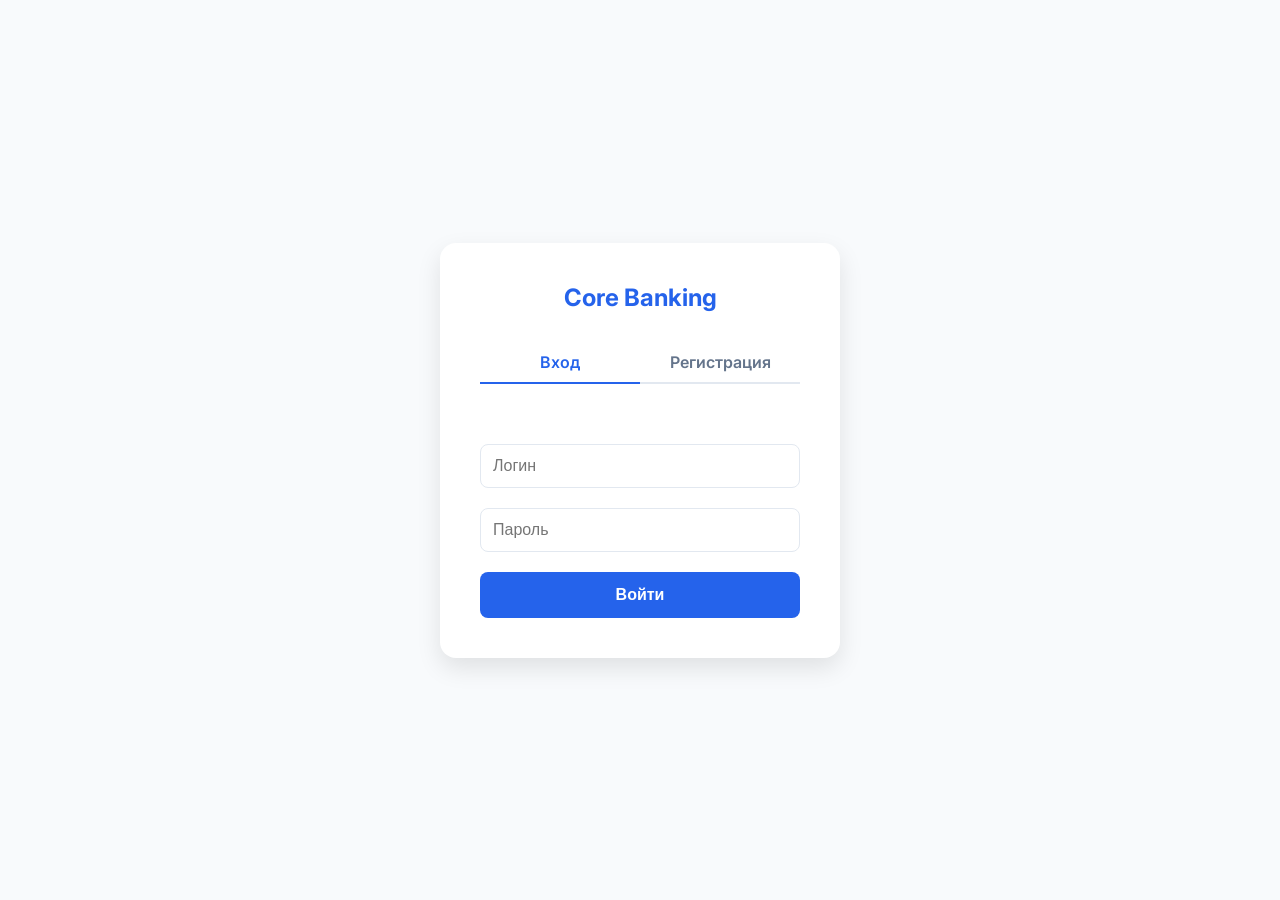
==== static/login.html @ 03ecb219 "Authorization page added, and main page updated to include login/logout functionality." ====
<!DOCTYPE html>
<html lang="ru">
<head>
    <meta charset="UTF-8">
    <meta name="viewport" content="width=device-width, initial-scale=1.0">
    <title>Вход в систему</title>
    <link rel="stylesheet" href="/static/style.css">
    <link href="https://fonts.googleapis.com/css2?family=Inter:wght@400;600;700&display=swap" rel="stylesheet">
    <style>
        body { display: flex; align-items: center; justify-content: center; height: 100vh; margin: 0; }
        .auth-card { background: white; padding: 40px; border-radius: 16px; box-shadow: 0 10px 25px rgba(0,0,0,0.1); width: 100%; max-width: 400px; }
        .auth-card h2 { color: #2563eb; text-align: center; margin-top: 0; margin-bottom: 30px; }
        .tabs { display: flex; margin-bottom: 25px; border-bottom: 2px solid #e2e8f0; }
        .tab { flex: 1; text-align: center; padding: 10px; cursor: pointer; color: #64748b; font-weight: 600; transition: 0.2s; }
        .tab.active { border-bottom: 2px solid #2563eb; color: #2563eb; margin-bottom: -2px; }
        .form-group { margin-bottom: 20px; }
        .form-group input { width: 100%; padding: 12px; border: 1px solid #e2e8f0; border-radius: 8px; font-size: 1rem; }
        .submit-btn { width: 100%; background: #2563eb; color: white; border: none; padding: 14px; border-radius: 8px; font-weight: 600; font-size: 1rem; cursor: pointer; transition: 0.2s; }
        .submit-btn:hover { background: #1d4ed8; }
        #error-msg { color: #ef4444; margin-bottom: 15px; font-size: 0.9rem; text-align: center; min-height: 20px;}
    </style>
</head>
<body>
    <div class="auth-card">
        <h2>Core Banking</h2>
        
        <div class="tabs">
            <div class="tab active" id="tab-login" onclick="switchTab('login')">Вход</div>
            <div class="tab" id="tab-register" onclick="switchTab('register')">Регистрация</div>
        </div>

        <div id="error-msg"></div>

        <div class="form-group">
            <input type="text" id="username" placeholder="Логин">
        </div>
        <div class="form-group">
            <input type="password" id="password" placeholder="Пароль">
        </div>
        
        <button class="submit-btn" id="auth-btn" onclick="submitAuth()">Войти</button>
    </div>

    <script>
        let mode = 'login';

        function switchTab(newMode) {
            mode = newMode;
            document.getElementById('tab-login').className = mode === 'login' ? 'tab active' : 'tab';
            document.getElementById('tab-register').className = mode === 'register' ? 'tab active' : 'tab';
            document.getElementById('auth-btn').innerText = mode === 'login' ? 'Войти' : 'Зарегистрироваться';
            document.getElementById('error-msg').innerText = '';
        }

        async function submitAuth() {
            const username = document.getElementById('username').value;
            const password = document.getElementById('password').value;
            const errorDiv = document.getElementById('error-msg');
            errorDiv.innerText = '';

            if (!username || !password) return errorDiv.innerText = 'Заполните все поля';

            try {
                const res = await fetch(`/auth/${mode}`, {
                    method: 'POST',
                    headers: { 'Content-Type': 'application/json' },
                    body: JSON.stringify({ username, password })
                });
                const data = await res.json();
                
                if (res.ok) {
                    if (mode === 'login') {
                        localStorage.setItem('auth_token', data.token);
                        window.location.href = '/';
                    } else {
                        alert('Регистрация прошла успешно! Теперь вы можете войти.');
                        switchTab('login');
                    }
                } else {
                    errorDiv.innerText = data.detail || 'Ошибка авторизации';
                }
            } catch (e) {
                errorDiv.innerText = 'Ошибка соединения с сервером';
            }
        }
    </script>
</body>
</html>
---- static/style.css ----
/* Базовые настройки */
* {
    box-sizing: border-box;
}

body {
    font-family: 'Inter', sans-serif;
    background-color: #f8fafc;
    color: #1e293b;
    margin: 0;
    padding: 20px;
}

.container {
    max-width: 1000px;
    margin: 0 auto;
}

/* Шапка сайта */
header {
    display: flex;
    justify-content: space-between;
    align-items: center;
    margin-bottom: 40px;
}

header h1 {
    color: #2563eb;
    margin: 0;
    font-size: 1.8rem;
}

/* Кнопка "Открыть новый счет" */
.add-account-btn {
    background: #10b981;
    color: white;
    border: none;
    padding: 12px 20px;
    border-radius: 8px;
    font-weight: 600;
    cursor: pointer;
    transition: background 0.2s, transform 0.1s;
}

.add-account-btn:hover {
    background: #059669;
}

.add-account-btn:active {
    transform: scale(0.98);
}

/* Сетка счетов */
.accounts-grid {
    display: grid;
    grid-template-columns: repeat(auto-fill, minmax(250px, 1fr));
    gap: 20px;
    margin-bottom: 50px;
}

/* Карточка счета */
.account-card {
    background: white;
    padding: 25px;
    border-radius: 12px;
    box-shadow: 0 4px 6px -1px rgba(0, 0, 0, 0.1);
    border-left: 5px solid #2563eb;
    position: relative;
    transition: transform 0.2s;
}

.account-card:hover {
    transform: translateY(-5px);
}

.account-card .balance {
    font-size: 1.6rem;
    font-weight: 700;
    margin-top: 10px;
    color: #0f172a;
}

/* Кнопка удаления (крестик) на карточке */
.delete-btn {
    position: absolute;
    top: 10px;
    right: 10px;
    background: none;
    border: none;
    color: #cbd5e1;
    font-size: 1.2rem;
    cursor: pointer;
    transition: color 0.2s;
}

.delete-btn:hover {
    color: #ef4444;
}

/* Кнопка "Пополнить" на карточке */
.deposit-btn {
    margin-top: 15px;
    width: 100%;
    background: white;
    color: #2563eb;
    border: 1px solid #2563eb;
    padding: 8px;
    border-radius: 6px;
    font-weight: 600;
    cursor: pointer;
    transition: all 0.2s;
}

.deposit-btn:hover {
    background: #2563eb;
    color: white;
}

/* Секция перевода */
.transfer-section h2 {
    margin-bottom: 15px;
}

.transfer-card {
    background: white;
    padding: 25px;
    border-radius: 12px;
    box-shadow: 0 4px 6px -1px rgba(0, 0, 0, 0.1);
    display: flex;
    gap: 12px;
}

.transfer-card input {
    padding: 12px;
    border: 1px solid #e2e8f0;
    border-radius: 8px;
    flex: 1;
    font-size: 1rem;
}

.transfer-card button {
    background: #2563eb;
    color: white;
    border: none;
    padding: 12px 24px;
    border-radius: 8px;
    cursor: pointer;
    font-weight: 600;
    transition: background 0.2s;
}

.transfer-card button:hover {
    background: #1d4ed8;
}

/* МОДАЛЬНОЕ ОКНО */
.modal-overlay {
    display: none; /* Скрыто по умолчанию, JS меняет на 'flex' */
    position: fixed;
    top: 0;
    left: 0;
    width: 100%;
    height: 100%;
    background: rgba(15, 23, 42, 0.6); /* Полупрозрачный темный фон */
    align-items: center;
    justify-content: center;
    z-index: 1000;
    backdrop-filter: blur(4px); /* Легкое размытие заднего плана */
}

.modal-content {
    background: white;
    padding: 30px;
    border-radius: 16px;
    width: 100%;
    max-width: 400px;
    box-shadow: 0 20px 25px -5px rgba(0, 0, 0, 0.1);
}

.modal-content h3 {
    margin-top: 0;
    color: #0f172a;
}

.modal-content input {
    width: 100%;
    padding: 12px;
    margin: 20px 0;
    border: 1px solid #e2e8f0;
    border-radius: 8px;
    font-size: 1rem;
    box-sizing: border-box;
}

.modal-actions {
    display: flex;
    gap: 10px;
    justify-content: flex-end;
}

.cancel-btn {
    background: #f1f5f9;
    border: none;
    padding: 10px 20px;
    border-radius: 8px;
    cursor: pointer;
    font-weight: 600;
    color: #64748b;
}

.confirm-btn {
    background: #2563eb;
    color: white;
    border: none;
    padding: 10px 20px;
    border-radius: 8px;
    cursor: pointer;
    font-weight: 600;
}

.confirm-btn:hover {
    background: #1d4ed8;
}
.card-actions {
    display: flex;
    gap: 8px;
    margin-top: 15px;
}

.history-btn {
    flex: 1;
    background: #f1f5f9;
    border: 1px solid #cbd5e1;
    color: #475569;
    padding: 8px;
    border-radius: 6px;
    cursor: pointer;
    font-weight: 600;
    transition: 0.2s;
}

.history-btn:hover {
    background: #e2e8f0;
}

.deposit-btn {
    flex: 1; /* Чтобы кнопки были одинаковой ширины */
    margin-top: 0; 
}
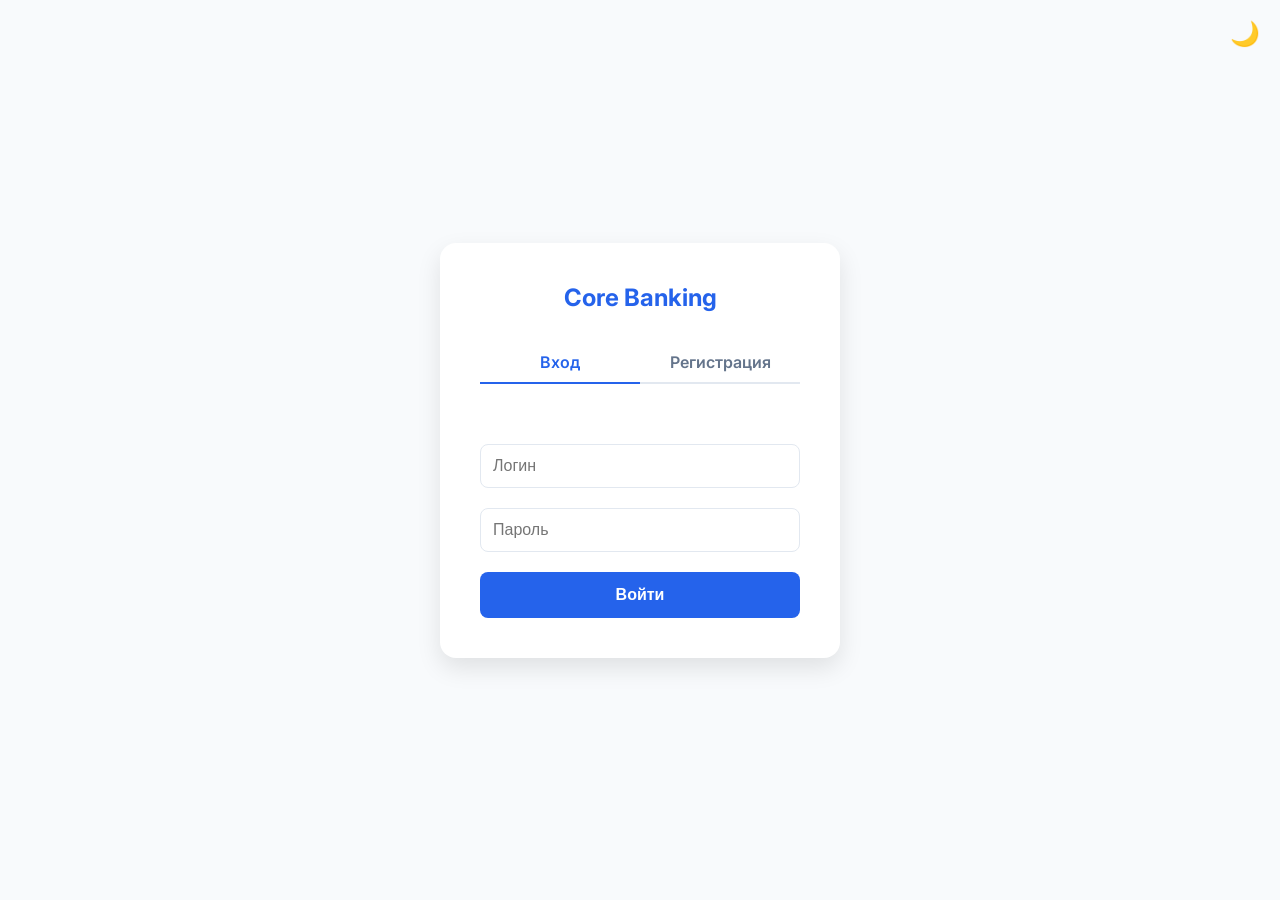
==== commit e1e6715a: "Dark theme toggle button added to the header of the index.html file. ." ====
--- a/static/login.html
+++ b/static/login.html
@@ -21,6 +21,9 @@
     </style>
 </head>
 <body>
+    <!-- Кнопка переключения темы -->
+    <button id="theme-toggle" onclick="toggleTheme()" style="position: absolute; top: 20px; right: 20px; background: none; border: none; font-size: 1.5rem; cursor: pointer; padding: 0;" title="Сменить тему">🌙</button>
+
     <div class="auth-card">
         <h2>Core Banking</h2>
         
@@ -42,6 +45,24 @@
     </div>
 
     <script>
+        // --- ТЕМА ---
+        function initTheme() {
+            const isDark = localStorage.getItem('theme') === 'dark';
+            if (isDark) {
+                document.body.classList.add('dark-theme');
+                const toggleBtn = document.getElementById('theme-toggle');
+                if (toggleBtn) toggleBtn.innerText = '☀️';
+            }
+        }
+        initTheme();
+
+        function toggleTheme() {
+            const isDark = document.body.classList.toggle('dark-theme');
+            localStorage.setItem('theme', isDark ? 'dark' : 'light');
+            const toggleBtn = document.getElementById('theme-toggle');
+            if (toggleBtn) toggleBtn.innerText = isDark ? '☀️' : '🌙';
+        }
+
         let mode = 'login';
 
         function switchTab(newMode) {
--- a/static/style.css
+++ b/static/style.css
@@ -246,4 +246,61 @@
 .deposit-btn {
     flex: 1; /* Чтобы кнопки были одинаковой ширины */
     margin-top: 0; 
+}
+
+/* --- Dark Theme Implemented --- */
+body.dark-theme {
+    background-color: #091123;
+    color: #d0d74c;
+}
+
+body.dark-theme .account-card,
+body.dark-theme .transfer-card,
+body.dark-theme .modal-content,
+body.dark-theme .auth-card {
+    background: #1e293b;
+    box-shadow: 0 4px 6px -1px rgba(0, 0, 0, 0.4);
+}
+
+body.dark-theme .account-card .balance,
+body.dark-theme .modal-content h3,
+body.dark-theme header h1 {
+    color: #ecc605;
+}
+
+body.dark-theme #current-username {
+    color: #cbd5e1 !important;
+}
+
+body.dark-theme input {
+    background: #0f172a;
+    color: #e8cc4f;
+    border: 1px solid #334155;
+}
+
+body.dark-theme .cancel-btn,
+body.dark-theme .history-btn {
+    background: #334155;
+    color: #f8fafc;
+    border: none;
+}
+
+body.dark-theme .cancel-btn:hover,
+body.dark-theme .history-btn:hover {
+    background: #475569;
+}
+
+/* --- СТИЛИ ДЛЯ СТРАНИЦЫ АВТОРИЗАЦИИ --- */
+body.dark-theme .tabs {
+    border-bottom: 2px solid #334155;
+}
+body.dark-theme .tab {
+    color: #94a3b8;
+}
+body.dark-theme .tab.active {
+    border-bottom: 2px solid #60a5fa;
+    color: #60a5fa;
+}
+body.dark-theme .auth-card h2 {
+    color: #60a5fa;
 }
